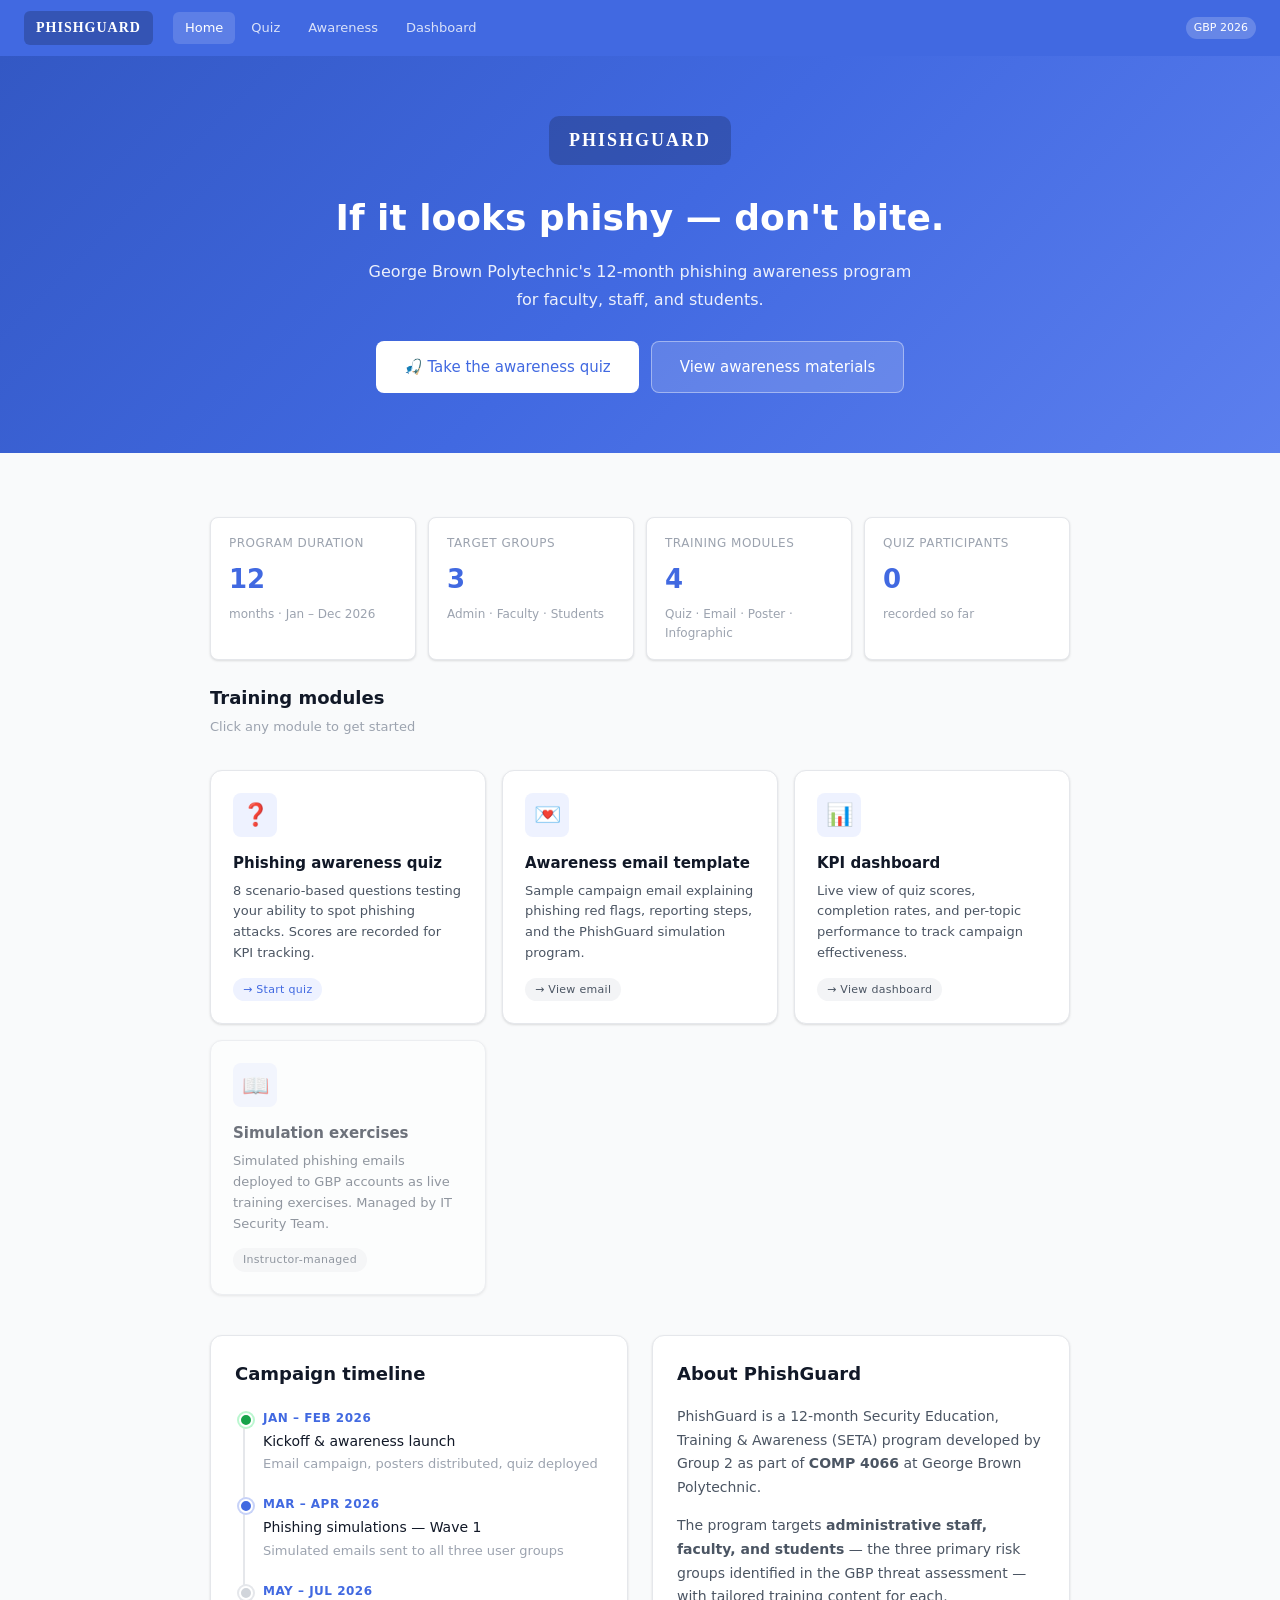
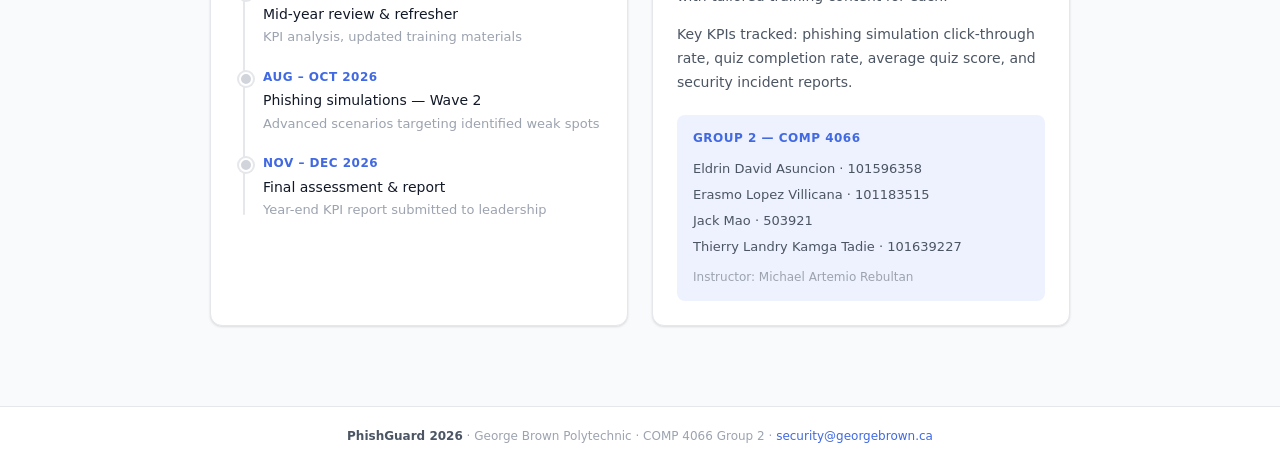
==== index.html @ 5148dfc5 "initial commit" ====
<!DOCTYPE html>
<html lang="en">
<head>
<meta charset="UTF-8" />
<meta name="viewport" content="width=device-width, initial-scale=1.0" />
<title>PhishGuard 2026 — George Brown Polytechnic</title>
<link rel="stylesheet" href="phishguard.css" />
<style>
  .hero {
    background: linear-gradient(135deg, #3358c4 0%, #4169E1 50%, #5C7FEE 100%);
    color: #fff;
    padding: 60px 24px;
    text-align: center;
  }
  .hero-logo {
    background: rgba(0,0,0,0.2);
    border-radius: 10px;
    padding: 10px 20px;
    display: inline-block;
    font-family: Georgia, serif;
    font-size: 18px;
    font-weight: 700;
    letter-spacing: 2px;
    margin-bottom: 24px;
  }
  .hero h1 { font-size: 36px; font-weight: 700; margin-bottom: 12px; }
  .hero p { font-size: 16px; opacity: 0.9; max-width: 560px; margin: 0 auto 28px; line-height: 1.7; }
  .hero-cta { display: flex; gap: 12px; justify-content: center; flex-wrap: wrap; }
  .btn-white { background: #fff; color: var(--brand); border: none; }
  .btn-white:hover { background: #F0F4FF; }
  .btn-ghost { background: rgba(255,255,255,0.15); color: #fff; border: 1px solid rgba(255,255,255,0.4); }
  .btn-ghost:hover { background: rgba(255,255,255,0.25); }
  .modules-grid { display: grid; grid-template-columns: repeat(auto-fit, minmax(240px, 1fr)); gap: 16px; margin-top: 32px; }
  .module-card {
    background: var(--surface);
    border: 1px solid var(--border);
    border-radius: var(--radius-lg);
    padding: 22px;
    text-decoration: none;
    color: inherit;
    transition: box-shadow 0.2s, border-color 0.2s, transform 0.15s;
    display: block;
    box-shadow: var(--shadow);
  }
  .module-card:hover { border-color: var(--brand); box-shadow: var(--shadow-md); transform: translateY(-2px); }
  .module-icon {
    width: 44px; height: 44px;
    background: var(--brand-light);
    border-radius: var(--radius-md);
    display: flex; align-items: center; justify-content: center;
    font-size: 22px;
    margin-bottom: 14px;
  }
  .module-title { font-size: 15px; font-weight: 600; color: var(--text-primary); margin-bottom: 6px; }
  .module-desc { font-size: 13px; color: var(--text-secondary); line-height: 1.6; margin-bottom: 12px; }
  .timeline { position: relative; padding-left: 28px; }
  .timeline::before { content: ''; position: absolute; left: 8px; top: 6px; bottom: 6px; width: 2px; background: var(--border); border-radius: 99px; }
  .tl-item { position: relative; margin-bottom: 20px; }
  .tl-dot { position: absolute; left: -24px; top: 4px; width: 14px; height: 14px; border-radius: 50%; background: var(--brand); border: 2px solid #fff; box-shadow: 0 0 0 2px var(--brand-muted); }
  .tl-dot.done { background: #16a34a; box-shadow: 0 0 0 2px #BBF7D0; }
  .tl-dot.upcoming { background: var(--border-strong); box-shadow: 0 0 0 2px var(--border); }
  .tl-month { font-size: 12px; font-weight: 600; color: var(--brand); margin-bottom: 2px; text-transform: uppercase; letter-spacing: 0.5px; }
  .tl-title { font-size: 14px; font-weight: 500; color: var(--text-primary); }
  .tl-desc { font-size: 13px; color: var(--text-muted); margin-top: 2px; }
</style>
</head>
<body>

<nav class="pg-nav">
  <a class="pg-nav-logo" href="index.html">PHISHGUARD</a>
  <div class="pg-nav-links">
    <a class="pg-nav-link active" href="index.html">Home</a>
    <a class="pg-nav-link" href="quiz.html">Quiz</a>
    <a class="pg-nav-link" href="awareness.html">Awareness</a>
    <a class="pg-nav-link" href="dashboard.html">Dashboard</a>
  </div>
  <span class="pg-nav-badge">GBP 2026</span>
</nav>

<div class="hero">
  <div class="hero-logo">PHISHGUARD</div>
  <h1>If it looks phishy — don't bite.</h1>
  <p>George Brown Polytechnic's 12-month phishing awareness program for faculty, staff, and students.</p>
  <div class="hero-cta">
    <a href="quiz.html" class="btn btn-white btn-lg">&#127907; Take the awareness quiz</a>
    <a href="awareness.html" class="btn btn-ghost btn-lg">View awareness materials</a>
  </div>
</div>

<div class="pg-container">

  <div class="stat-grid" style="margin-top:32px;">
    <div class="stat-card">
      <div class="stat-label">Program duration</div>
      <div class="stat-value brand">12</div>
      <div class="stat-sub">months · Jan – Dec 2026</div>
    </div>
    <div class="stat-card">
      <div class="stat-label">Target groups</div>
      <div class="stat-value brand">3</div>
      <div class="stat-sub">Admin · Faculty · Students</div>
    </div>
    <div class="stat-card">
      <div class="stat-label">Training modules</div>
      <div class="stat-value brand">4</div>
      <div class="stat-sub">Quiz · Email · Poster · Infographic</div>
    </div>
    <div class="stat-card">
      <div class="stat-label">Quiz participants</div>
      <div class="stat-value brand" id="home-participants">0</div>
      <div class="stat-sub">recorded so far</div>
    </div>
  </div>

  <!-- Modules -->
  <div class="section-title">Training modules</div>
  <div class="section-sub">Click any module to get started</div>
  <div class="modules-grid">
    <a class="module-card" href="quiz.html">
      <div class="module-icon">&#10067;</div>
      <div class="module-title">Phishing awareness quiz</div>
      <div class="module-desc">8 scenario-based questions testing your ability to spot phishing attacks. Scores are recorded for KPI tracking.</div>
      <span class="badge badge-brand">&#8594; Start quiz</span>
    </a>
    <a class="module-card" href="awareness.html">
      <div class="module-icon">&#128140;</div>
      <div class="module-title">Awareness email template</div>
      <div class="module-desc">Sample campaign email explaining phishing red flags, reporting steps, and the PhishGuard simulation program.</div>
      <span class="badge badge-muted">&#8594; View email</span>
    </a>
    <a class="module-card" href="dashboard.html">
      <div class="module-icon">&#128202;</div>
      <div class="module-title">KPI dashboard</div>
      <div class="module-desc">Live view of quiz scores, completion rates, and per-topic performance to track campaign effectiveness.</div>
      <span class="badge badge-muted">&#8594; View dashboard</span>
    </a>
    <div class="module-card" style="opacity:0.6; cursor:default;">
      <div class="module-icon">&#128214;</div>
      <div class="module-title">Simulation exercises</div>
      <div class="module-desc">Simulated phishing emails deployed to GBP accounts as live training exercises. Managed by IT Security Team.</div>
      <span class="badge badge-muted">Instructor-managed</span>
    </div>
  </div>

  <!-- Timeline -->
  <div style="display:grid; grid-template-columns:1fr 1fr; gap:24px; margin-top:40px;" class="timeline-wrap">
    <div class="card">
      <div class="section-title" style="margin-bottom:20px;">Campaign timeline</div>
      <div class="timeline">
        <div class="tl-item">
          <div class="tl-dot done"></div>
          <div class="tl-month">Jan – Feb 2026</div>
          <div class="tl-title">Kickoff &amp; awareness launch</div>
          <div class="tl-desc">Email campaign, posters distributed, quiz deployed</div>
        </div>
        <div class="tl-item">
          <div class="tl-dot"></div>
          <div class="tl-month">Mar – Apr 2026</div>
          <div class="tl-title">Phishing simulations — Wave 1</div>
          <div class="tl-desc">Simulated emails sent to all three user groups</div>
        </div>
        <div class="tl-item">
          <div class="tl-dot upcoming"></div>
          <div class="tl-month">May – Jul 2026</div>
          <div class="tl-title">Mid-year review &amp; refresher</div>
          <div class="tl-desc">KPI analysis, updated training materials</div>
        </div>
        <div class="tl-item">
          <div class="tl-dot upcoming"></div>
          <div class="tl-month">Aug – Oct 2026</div>
          <div class="tl-title">Phishing simulations — Wave 2</div>
          <div class="tl-desc">Advanced scenarios targeting identified weak spots</div>
        </div>
        <div class="tl-item" style="margin-bottom:0;">
          <div class="tl-dot upcoming"></div>
          <div class="tl-month">Nov – Dec 2026</div>
          <div class="tl-title">Final assessment &amp; report</div>
          <div class="tl-desc">Year-end KPI report submitted to leadership</div>
        </div>
      </div>
    </div>

    <div class="card">
      <div class="section-title" style="margin-bottom:16px;">About PhishGuard</div>
      <p style="font-size:14px; color:var(--text-secondary); line-height:1.7; margin-bottom:14px;">
        PhishGuard is a 12-month Security Education, Training &amp; Awareness (SETA) program developed by Group 2 as part of <strong>COMP 4066</strong> at George Brown Polytechnic.
      </p>
      <p style="font-size:14px; color:var(--text-secondary); line-height:1.7; margin-bottom:14px;">
        The program targets <strong>administrative staff, faculty, and students</strong> — the three primary risk groups identified in the GBP threat assessment — with tailored training content for each.
      </p>
      <p style="font-size:14px; color:var(--text-secondary); line-height:1.7; margin-bottom:20px;">
        Key KPIs tracked: phishing simulation click-through rate, quiz completion rate, average quiz score, and security incident reports.
      </p>
      <div style="background:var(--brand-light); border-radius:var(--radius-md); padding:14px 16px;">
        <div style="font-size:12px; font-weight:600; color:var(--brand); margin-bottom:8px; text-transform:uppercase; letter-spacing:0.5px;">Group 2 — COMP 4066</div>
        <div style="font-size:13px; color:var(--text-secondary); line-height:2;">
          Eldrin David Asuncion · 101596358<br>
          Erasmo Lopez Villicana · 101183515<br>
          Jack Mao · 503921<br>
          Thierry Landry Kamga Tadie · 101639227
        </div>
        <div style="font-size:12px; color:var(--text-muted); margin-top:8px;">Instructor: Michael Artemio Rebultan</div>
      </div>
    </div>
  </div>

</div>

<div class="pg-footer">
  <strong>PhishGuard 2026</strong> · George Brown Polytechnic · COMP 4066 Group 2 ·
  <a href="mailto:security@georgebrown.ca" style="color:var(--brand); text-decoration:none;">security@georgebrown.ca</a>
</div>

<script>
  try {
    const scores = JSON.parse(localStorage.getItem('phishguard_scores') || '[]');
    document.getElementById('home-participants').textContent = scores.length;
  } catch(e) {}
</script>
</body>
</html>
---- phishguard.css ----
/* PhishGuard 2026 — Shared Stylesheet */
/* Brand color: Royal Blue #4169E1 */

*, *::before, *::after { box-sizing: border-box; margin: 0; padding: 0; }

:root {
  --brand: #4169E1;
  --brand-dark: #3358c4;
  --brand-light: #EEF2FF;
  --brand-muted: #C7D2F8;
  --text-primary: #111827;
  --text-secondary: #4B5563;
  --text-muted: #9CA3AF;
  --bg: #F9FAFB;
  --surface: #FFFFFF;
  --border: #E5E7EB;
  --border-strong: #D1D5DB;
  --success-bg: #F0FDF4;
  --success-text: #166534;
  --success-border: #BBF7D0;
  --danger-bg: #FEF2F2;
  --danger-text: #991B1B;
  --danger-border: #FECACA;
  --warning-bg: #FFFBEB;
  --warning-text: #92400E;
  --radius-sm: 6px;
  --radius-md: 8px;
  --radius-lg: 12px;
  --radius-xl: 16px;
  --shadow: 0 1px 3px rgba(0,0,0,0.08), 0 1px 2px rgba(0,0,0,0.05);
  --shadow-md: 0 4px 6px rgba(0,0,0,0.07), 0 2px 4px rgba(0,0,0,0.05);
}

body {
  font-family: 'Segoe UI', system-ui, -apple-system, Arial, sans-serif;
  background: var(--bg);
  color: var(--text-primary);
  font-size: 15px;
  line-height: 1.6;
  min-height: 100vh;
}

/* Nav */
.pg-nav {
  background: var(--brand);
  padding: 0 24px;
  display: flex;
  align-items: center;
  height: 56px;
  gap: 20px;
  position: sticky;
  top: 0;
  z-index: 100;
}
.pg-nav-logo {
  background: rgba(0,0,0,0.2);
  border-radius: var(--radius-sm);
  padding: 6px 12px;
  font-family: Georgia, serif;
  font-size: 14px;
  font-weight: 700;
  color: #fff;
  letter-spacing: 1px;
  text-decoration: none;
}
.pg-nav-links { display: flex; gap: 4px; flex: 1; }
.pg-nav-link {
  color: rgba(255,255,255,0.8);
  text-decoration: none;
  font-size: 13px;
  padding: 6px 12px;
  border-radius: var(--radius-sm);
  transition: background 0.15s, color 0.15s;
}
.pg-nav-link:hover, .pg-nav-link.active {
  background: rgba(255,255,255,0.15);
  color: #fff;
}
.pg-nav-badge {
  background: rgba(255,255,255,0.2);
  color: #fff;
  font-size: 11px;
  padding: 2px 8px;
  border-radius: 99px;
  margin-left: auto;
}

/* Layout */
.pg-container { max-width: 900px; margin: 0 auto; padding: 32px 20px; }
.pg-container-wide { max-width: 1100px; margin: 0 auto; padding: 32px 20px; }

/* Cards */
.card {
  background: var(--surface);
  border: 1px solid var(--border);
  border-radius: var(--radius-lg);
  padding: 24px;
  box-shadow: var(--shadow);
}
.card-sm { padding: 16px 20px; }

/* Buttons */
.btn {
  display: inline-flex;
  align-items: center;
  gap: 8px;
  padding: 10px 20px;
  border-radius: var(--radius-md);
  font-size: 14px;
  font-weight: 500;
  cursor: pointer;
  border: 1px solid transparent;
  text-decoration: none;
  transition: background 0.15s, border-color 0.15s, transform 0.1s;
}
.btn:active { transform: scale(0.98); }
.btn-primary { background: var(--brand); color: #fff; border-color: var(--brand); }
.btn-primary:hover { background: var(--brand-dark); border-color: var(--brand-dark); }
.btn-outline { background: transparent; color: var(--brand); border-color: var(--brand); }
.btn-outline:hover { background: var(--brand-light); }
.btn-lg { padding: 13px 28px; font-size: 15px; }
.btn-sm { padding: 7px 14px; font-size: 13px; }
.btn-block { width: 100%; justify-content: center; }

/* Stat cards */
.stat-grid { display: grid; grid-template-columns: repeat(auto-fit, minmax(150px, 1fr)); gap: 12px; margin-bottom: 24px; }
.stat-card {
  background: var(--surface);
  border: 1px solid var(--border);
  border-radius: var(--radius-md);
  padding: 16px 18px;
  box-shadow: var(--shadow);
}
.stat-label { font-size: 12px; color: var(--text-muted); margin-bottom: 6px; text-transform: uppercase; letter-spacing: 0.5px; }
.stat-value { font-size: 26px; font-weight: 600; color: var(--text-primary); }
.stat-value.brand { color: var(--brand); }
.stat-value.success { color: var(--success-text); }
.stat-value.danger { color: var(--danger-text); }
.stat-sub { font-size: 12px; color: var(--text-muted); margin-top: 4px; }

/* Progress bar */
.progress-bar { height: 8px; background: var(--border); border-radius: 99px; overflow: hidden; }
.progress-fill { height: 100%; background: var(--brand); border-radius: 99px; transition: width 0.4s ease; }

/* Badges */
.badge {
  display: inline-block;
  font-size: 11px;
  font-weight: 500;
  padding: 3px 10px;
  border-radius: 99px;
  letter-spacing: 0.3px;
}
.badge-brand { background: var(--brand-light); color: var(--brand); }
.badge-success { background: var(--success-bg); color: var(--success-text); border: 1px solid var(--success-border); }
.badge-danger { background: var(--danger-bg); color: var(--danger-text); border: 1px solid var(--danger-border); }
.badge-muted { background: #F3F4F6; color: var(--text-secondary); }

/* Feedback boxes */
.feedback {
  border-radius: var(--radius-md);
  padding: 14px 16px;
  font-size: 14px;
  line-height: 1.6;
  margin-top: 14px;
  display: none;
}
.feedback.success { background: var(--success-bg); color: var(--success-text); border: 1px solid var(--success-border); }
.feedback.danger { background: var(--danger-bg); color: var(--danger-text); border: 1px solid var(--danger-border); }

/* Tables */
.data-table { width: 100%; border-collapse: collapse; font-size: 14px; }
.data-table th { font-size: 12px; font-weight: 500; color: var(--text-muted); text-align: left; padding: 8px 12px; border-bottom: 1px solid var(--border); text-transform: uppercase; letter-spacing: 0.5px; }
.data-table td { padding: 10px 12px; border-bottom: 1px solid var(--border); color: var(--text-secondary); }
.data-table tr:last-child td { border-bottom: none; }
.data-table tr:hover td { background: var(--bg); }

/* Section headings */
.section-title { font-size: 18px; font-weight: 600; color: var(--text-primary); margin-bottom: 4px; }
.section-sub { font-size: 13px; color: var(--text-muted); margin-bottom: 20px; }

/* Footer */
.pg-footer {
  background: var(--surface);
  border-top: 1px solid var(--border);
  padding: 20px 24px;
  text-align: center;
  font-size: 12px;
  color: var(--text-muted);
  margin-top: 48px;
}
.pg-footer strong { color: var(--text-secondary); }

/* Utility */
.flex { display: flex; }
.flex-center { display: flex; align-items: center; }
.gap-8 { gap: 8px; }
.gap-12 { gap: 12px; }
.gap-16 { gap: 16px; }
.mt-8 { margin-top: 8px; }
.mt-12 { margin-top: 12px; }
.mt-16 { margin-top: 16px; }
.mt-24 { margin-top: 24px; }
.mb-8 { margin-bottom: 8px; }
.mb-12 { margin-bottom: 12px; }
.mb-16 { margin-bottom: 16px; }
.mb-24 { margin-bottom: 24px; }
.text-muted { color: var(--text-muted); }
.text-sm { font-size: 13px; }
.font-mono { font-family: 'Courier New', monospace; }
.text-center { text-align: center; }

@media (max-width: 600px) {
  .pg-nav-links { display: none; }
  .pg-container, .pg-container-wide { padding: 20px 16px; }
  .stat-grid { grid-template-columns: repeat(2, 1fr); }
}
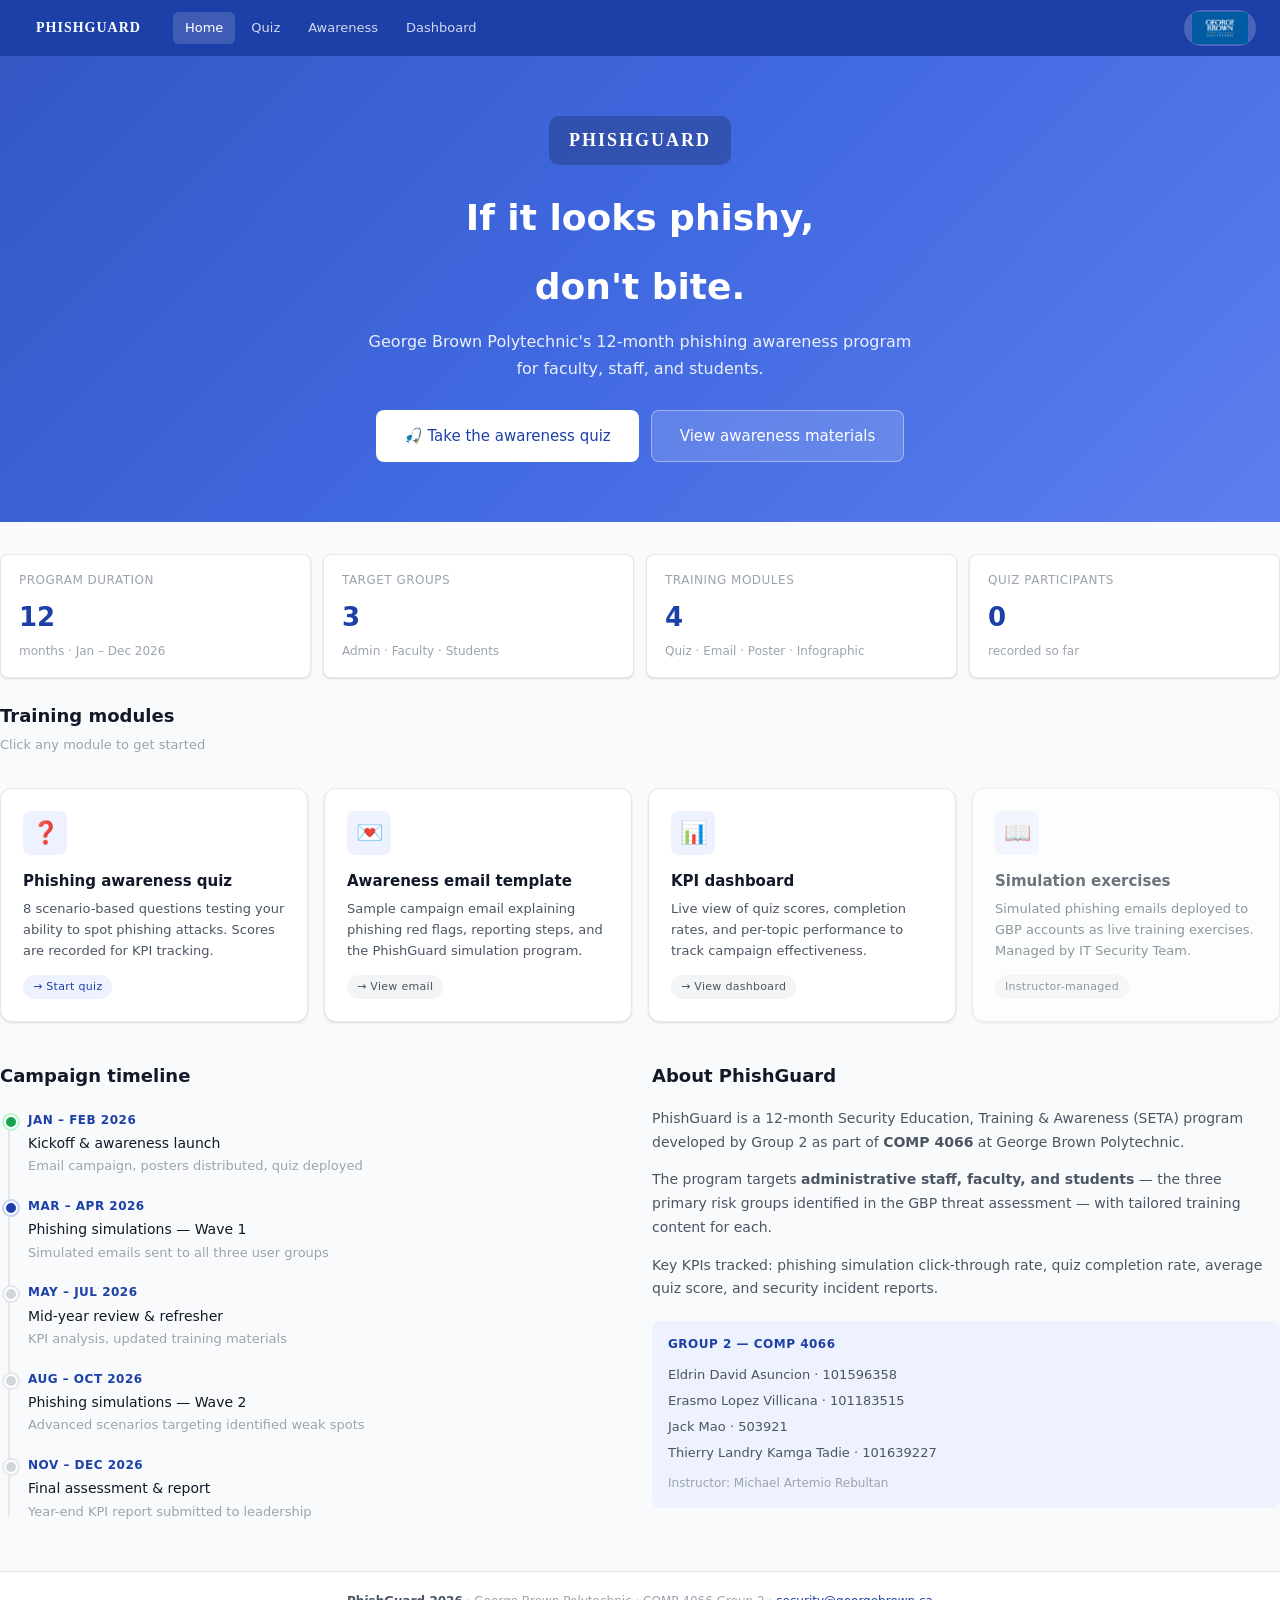
==== commit 1d40deb8: "catchphrase edit" ====
--- a/index.html
+++ b/index.html
@@ -23,6 +23,7 @@
     letter-spacing: 2px;
     margin-bottom: 24px;
   }
+  
   .hero h1 { font-size: 36px; font-weight: 700; margin-bottom: 12px; }
   .hero p { font-size: 16px; opacity: 0.9; max-width: 560px; margin: 0 auto 28px; line-height: 1.7; }
   .hero-cta { display: flex; gap: 12px; justify-content: center; flex-wrap: wrap; }
@@ -74,12 +75,13 @@
     <a class="pg-nav-link" href="awareness.html">Awareness</a>
     <a class="pg-nav-link" href="dashboard.html">Dashboard</a>
   </div>
-  <span class="pg-nav-badge">GBP 2026</span>
+  <span class="pg-nav-badge"><img src="/images/GB-polytechnic-logo.png" alt=""></span>
 </nav>
 
 <div class="hero">
   <div class="hero-logo">PHISHGUARD</div>
-  <h1>If it looks phishy — don't bite.</h1>
+  <h1>If it looks phishy, </h1> 
+  <h1>don't bite.</h1>
   <p>George Brown Polytechnic's 12-month phishing awareness program for faculty, staff, and students.</p>
   <div class="hero-cta">
     <a href="quiz.html" class="btn btn-white btn-lg">&#127907; Take the awareness quiz</a>
--- a/phishguard.css
+++ b/phishguard.css
@@ -4,7 +4,7 @@
 *, *::before, *::after { box-sizing: border-box; margin: 0; padding: 0; }
 
 :root {
-  --brand: #4169E1;
+  --brand: #1d40a8;
   --brand-dark: #3358c4;
   --brand-light: #EEF2FF;
   --brand-muted: #C7D2F8;
@@ -53,7 +53,6 @@
   z-index: 100;
 }
 .pg-nav-logo {
-  background: rgba(0,0,0,0.2);
   border-radius: var(--radius-sm);
   padding: 6px 12px;
   font-family: Georgia, serif;
@@ -77,22 +76,22 @@
   color: #fff;
 }
 .pg-nav-badge {
+  display: flex;
+  align-items: center;
   background: rgba(255,255,255,0.2);
   color: #fff;
   font-size: 11px;
   padding: 2px 8px;
   border-radius: 99px;
   margin-left: auto;
-}
-
-/* Layout */
-.pg-container { max-width: 900px; margin: 0 auto; padding: 32px 20px; }
-.pg-container-wide { max-width: 1100px; margin: 0 auto; padding: 32px 20px; }
-
-/* Cards */
-.card {
-  background: var(--surface);
-  border: 1px solid var(--border);
+  line-height: 0;
+}
+.pg-nav-badge img {
+  display: block;
+  height: 32px;
+  width: auto;
+  border-radius: 4px;
+}
   border-radius: var(--radius-lg);
   padding: 24px;
   box-shadow: var(--shadow);
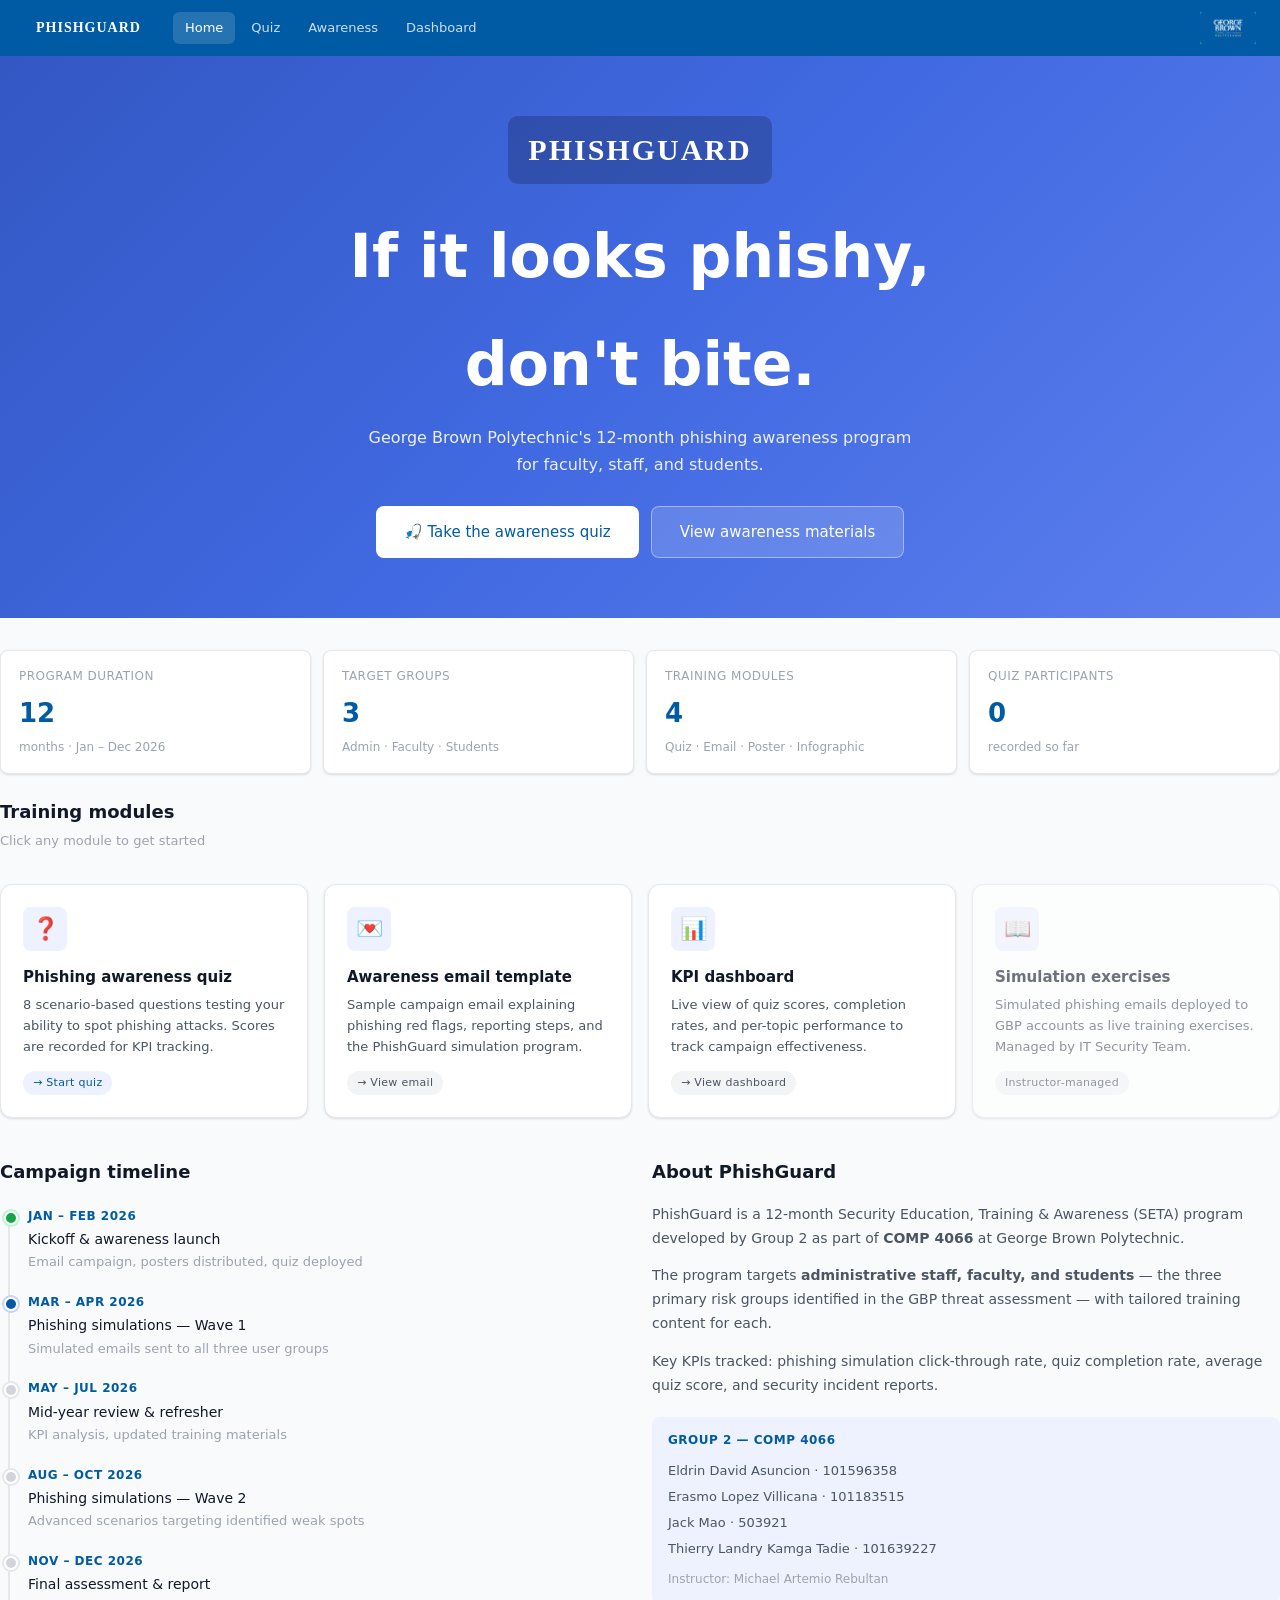
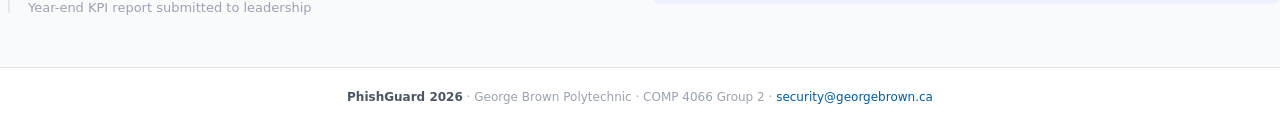
==== commit 15360c24: "Remove nav-logo background & fix CSS card class" ====
--- a/index.html
+++ b/index.html
@@ -18,13 +18,13 @@
     padding: 10px 20px;
     display: inline-block;
     font-family: Georgia, serif;
-    font-size: 18px;
+    font-size: 30px;
     font-weight: 700;
     letter-spacing: 2px;
     margin-bottom: 24px;
   }
   
-  .hero h1 { font-size: 36px; font-weight: 700; margin-bottom: 12px; }
+  .hero h1 { font-size: 60px; font-weight: 700; margin-bottom: 12px; }
   .hero p { font-size: 16px; opacity: 0.9; max-width: 560px; margin: 0 auto 28px; line-height: 1.7; }
   .hero-cta { display: flex; gap: 12px; justify-content: center; flex-wrap: wrap; }
   .btn-white { background: #fff; color: var(--brand); border: none; }
--- a/phishguard.css
+++ b/phishguard.css
@@ -4,7 +4,7 @@
 *, *::before, *::after { box-sizing: border-box; margin: 0; padding: 0; }
 
 :root {
-  --brand: #1d40a8;
+  --brand: #005ba4;
   --brand-dark: #3358c4;
   --brand-light: #EEF2FF;
   --brand-muted: #C7D2F8;
@@ -81,9 +81,9 @@
   background: rgba(255,255,255,0.2);
   color: #fff;
   font-size: 11px;
-  padding: 2px 8px;
-  border-radius: 99px;
-  margin-left: auto;
+  /* padding: 2px 8px; */
+  /* border-radius: 99px; */
+  /* margin-left: auto; */
   line-height: 0;
 }
 .pg-nav-badge img {
